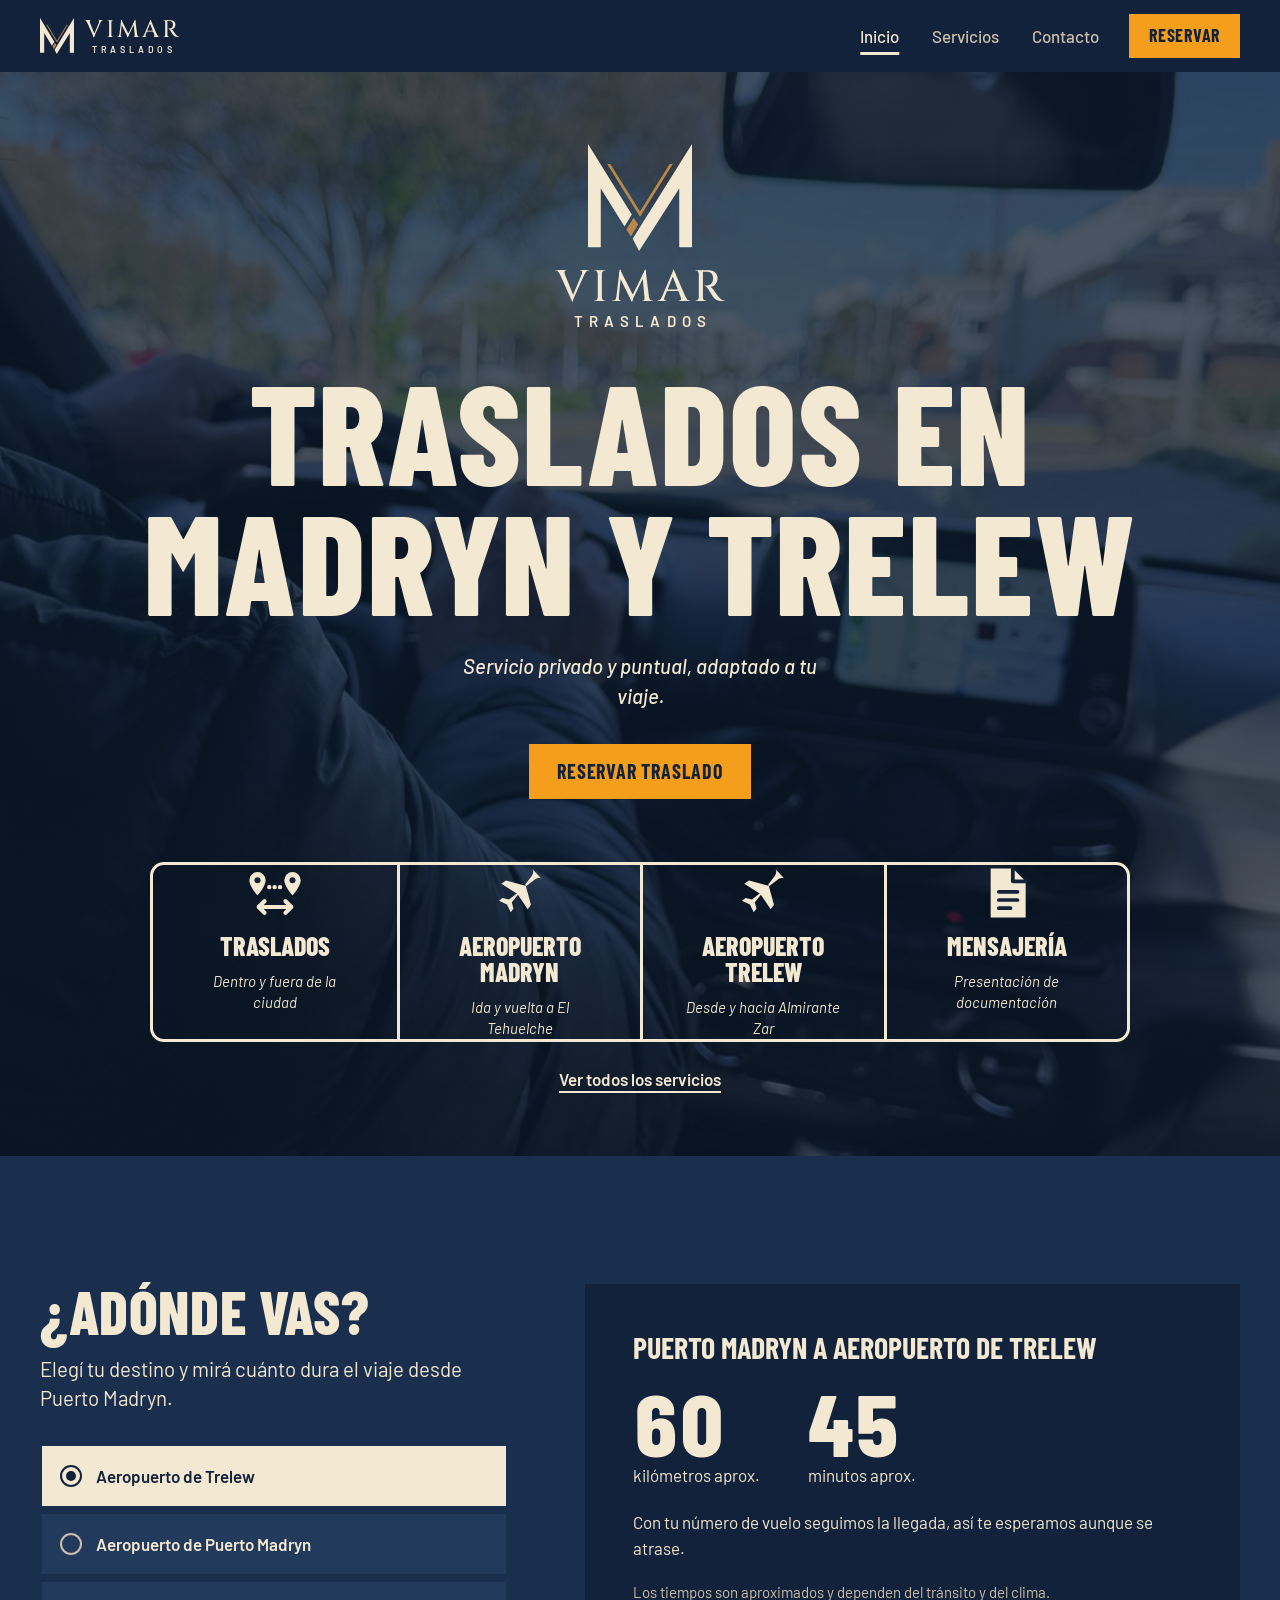
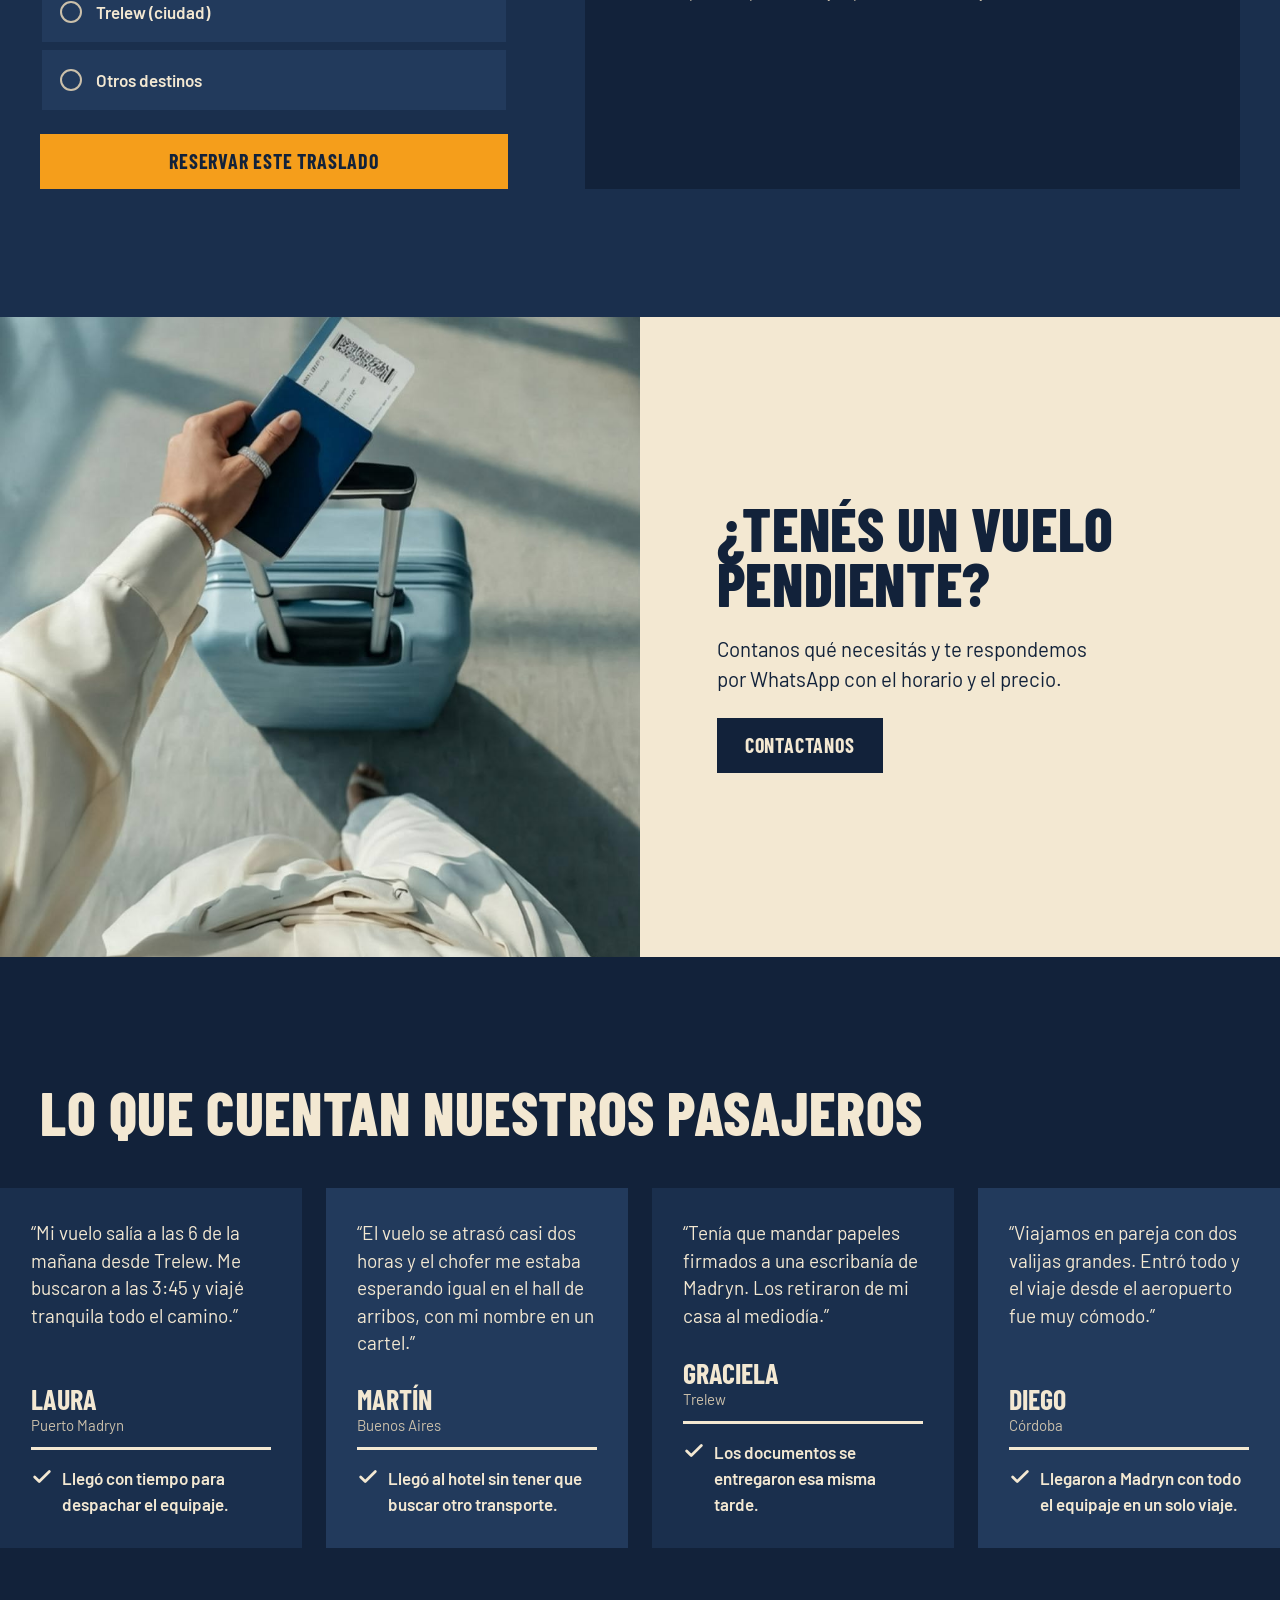
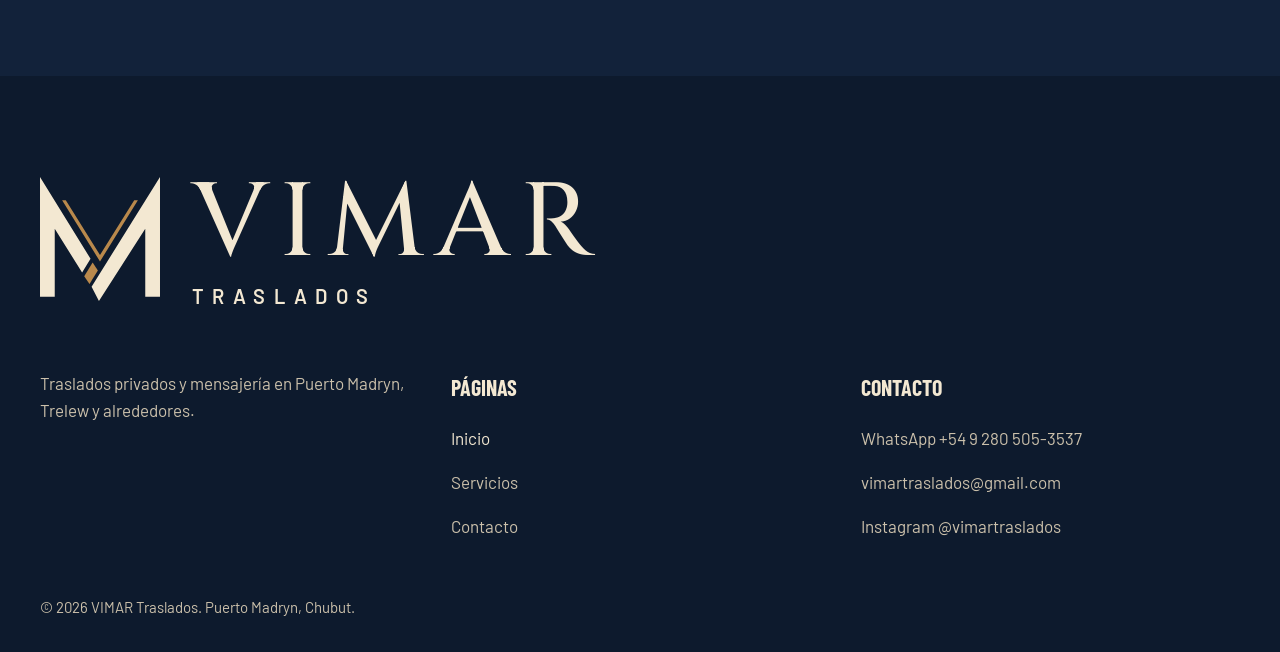
==== index.html @ ba62b7a9 "Primer commit: sitio web de VIMAR Traslados Sitio estático (HTML, CSS y JS) con tres páginas: Inicio" ====
<!doctype html>
<html lang="es-AR" class="no-js">
<head>
  <meta charset="utf-8">
  <meta name="viewport" content="width=device-width, initial-scale=1">
  <title>VIMAR Traslados | Traslados privados en Puerto Madryn y Trelew</title>
  <meta name="description" content="Traslados privados en Puerto Madryn y Trelew: aeropuertos, viajes dentro y fuera de la ciudad y mensajería de documentación. Reservá por WhatsApp.">
  <meta name="theme-color" content="#12223a">
  <link rel="icon" href="img/favicon.svg" type="image/svg+xml">
  <link rel="preconnect" href="https://fonts.googleapis.com">
  <link rel="preconnect" href="https://fonts.gstatic.com" crossorigin>
  <link href="https://fonts.googleapis.com/css2?family=Barlow+Condensed:wght@600;700;800&family=Barlow:ital,wght@0,400;0,500;0,600;1,500&family=Cinzel:wght@500&display=swap" rel="stylesheet">
  <link rel="stylesheet" href="css/styles.css">
  <script>document.documentElement.classList.remove("no-js")</script>
  <script src="js/main.js" defer></script>
</head>
<body>
  <a class="skip-link" href="#main">Saltar al contenido</a>

  <!-- ===== Menú compartido (idéntico en todas las páginas) ===== -->
  <header class="site-header">
    <div class="wrap">
      <a class="brand" href="index.html" aria-label="VIMAR Traslados, inicio">
        <img src="img/logo-mark.svg" alt="" width="34" height="35">
        <span class="logo-text"><span class="logo-word">VIMAR</span><span class="logo-sub">Traslados</span></span>
      </a>
      <button class="nav-toggle" type="button" aria-expanded="false" aria-controls="site-nav" aria-label="Abrir menú">
        <svg class="icon-open" viewBox="0 0 24 24" fill="none" stroke="currentColor" stroke-width="2.2" stroke-linecap="round" aria-hidden="true"><path d="M4 7h16M4 12h16M4 17h16"/></svg>
        <svg class="icon-close" viewBox="0 0 24 24" fill="none" stroke="currentColor" stroke-width="2.2" stroke-linecap="round" aria-hidden="true"><path d="M6 6l12 12M18 6 6 18"/></svg>
      </button>
      <nav id="site-nav" class="site-nav" aria-label="Principal">
        <ul role="list">
          <li><a href="index.html" aria-current="page">Inicio</a></li>
          <li><a href="servicios.html">Servicios</a></li>
          <li><a href="contacto.html">Contacto</a></li>
          <li><a class="btn btn--reserve" href="contacto.html">Reservar</a></li>
        </ul>
      </nav>
    </div>
  </header>

  <main id="main">
    <!-- Hero -->
    <section class="hero">
      <div class="hero__bg">
        <img src="img/visor.jpg" alt="" width="1240" height="1800" fetchpriority="high">
      </div>
      <div class="wrap hero__inner">
        <div>
          <h1>
            <span class="hero__logo" data-enter="1">
              <img src="img/logo-mark.svg" alt="" width="104" height="107">
              <span class="logo-text"><span class="logo-word">VIMAR</span><span class="logo-sub">Traslados</span></span>
            </span>
            <span class="display" data-enter="2">Traslados en Madryn y Trelew</span>
          </h1>
          <p class="lead" data-enter="3">Servicio privado y puntual, adaptado a tu viaje.</p>
          <div class="hero__actions" data-enter="3">
            <a class="btn btn--reserve" href="contacto.html">Reservar traslado</a>
          </div>
        </div>

        <div class="hero__services" data-enter="4">
          <h2 class="visually-hidden">Nuestros servicios</h2>
          <ul class="service-band" role="list">
            <li>
              <svg class="icon" viewBox="0 0 24 24" fill="none" stroke="currentColor" stroke-width="1.8" stroke-linecap="round" stroke-linejoin="round" aria-hidden="true"><path d="M4.5 3a3.5 3.5 0 0 1 3.5 3.5C8 9.2 4.5 13 4.5 13S1 9.2 1 6.5A3.5 3.5 0 0 1 4.5 3z" fill="currentColor" stroke="none"/><circle cx="4.5" cy="6.5" r="1.3" fill="#12223a" stroke="none"/><path d="M19.5 3A3.5 3.5 0 0 1 23 6.5c0 2.7-3.5 6.5-3.5 6.5S16 9.2 16 6.5A3.5 3.5 0 0 1 19.5 3z" fill="currentColor" stroke="none"/><circle cx="19.5" cy="6.5" r="1.3" fill="#12223a" stroke="none"/><path d="M9.5 9.5h5" stroke-dasharray="0.1 2.2"/><path d="M5 18h14M7.5 15.5 5 18l2.5 2.5M16.5 15.5 19 18l-2.5 2.5"/></svg>
              <h3>Traslados</h3>
              <p>Dentro y fuera de la ciudad</p>
            </li>
            <li>
              <svg class="icon" viewBox="0 0 24 24" fill="currentColor" aria-hidden="true"><path d="M21.5 4.2c-.6-.9-2.2-.7-3.4.2L14.7 7 6 4.6 4 6l6.6 4.2-3.3 2.6-2.8-.7L3 13.3l3.4 1.6 1.6 3.4 1.2-1.5-.7-2.8 2.6-3.3L15.3 17l1.4-2-2.4-8.7 2.6-3.4c.9-1.2 1.1-2.8.2-3.4z" transform="translate(0 2)"/></svg>
              <h3>Aeropuerto Madryn</h3>
              <p>Ida y vuelta a El Tehuelche</p>
            </li>
            <li>
              <svg class="icon" viewBox="0 0 24 24" fill="currentColor" aria-hidden="true"><path d="M21.5 4.2c-.6-.9-2.2-.7-3.4.2L14.7 7 6 4.6 4 6l6.6 4.2-3.3 2.6-2.8-.7L3 13.3l3.4 1.6 1.6 3.4 1.2-1.5-.7-2.8 2.6-3.3L15.3 17l1.4-2-2.4-8.7 2.6-3.4c.9-1.2 1.1-2.8.2-3.4z" transform="translate(0 2)"/></svg>
              <h3>Aeropuerto Trelew</h3>
              <p>Desde y hacia Almirante Zar</p>
            </li>
            <li>
              <svg class="icon" viewBox="0 0 24 24" aria-hidden="true"><path fill="currentColor" d="M5 1.5h9.5L20 7v15.5H5z"/><path fill="none" stroke="#12223a" stroke-width="1.6" stroke-linejoin="round" stroke-linecap="round" d="M14.5 1.5V7H20M8.5 11.5h8M8.5 15h8M8.5 18.5h5"/></svg>
              <h3>Mensajería</h3>
              <p>Presentación de documentación</p>
            </li>
          </ul>
          <a class="text-link" href="servicios.html">Ver todos los servicios</a>
        </div>
      </div>
    </section>

    <!-- Elemento interactivo: ¿Adónde vas? -->
    <section class="section section--surface" aria-labelledby="planner-title">
      <div class="wrap planner" data-planner>
        <div class="planner__intro">
          <h2 class="h2" id="planner-title">¿Adónde vas?</h2>
          <p class="lead section__lead">Elegí tu destino y mirá cuánto dura el viaje desde Puerto Madryn.</p>

          <fieldset class="planner__options">
            <legend class="visually-hidden">Destino</legend>
            <label class="planner__option">
              <input type="radio" name="destino" checked
                data-route="Puerto Madryn a Aeropuerto de Trelew"
                data-km="60" data-min="45"
                data-note="Con tu número de vuelo seguimos la llegada, así te esperamos aunque se atrase."
                data-service="aeropuerto-trelew">
              <span>Aeropuerto de Trelew</span>
            </label>
            <label class="planner__option">
              <input type="radio" name="destino"
                data-route="Centro de Madryn a Aeropuerto El Tehuelche"
                data-km="10" data-min="20"
                data-note="Te buscamos en tu casa u hotel con tiempo para el check-in."
                data-service="aeropuerto-madryn">
              <span>Aeropuerto de Puerto Madryn</span>
            </label>
            <label class="planner__option">
              <input type="radio" name="destino"
                data-route="Puerto Madryn a Trelew"
                data-km="65" data-min="50"
                data-note="Ideal para trámites, consultas médicas o visitas en el día."
                data-service="otros">
              <span>Trelew (ciudad)</span>
            </label>
            <!-- Sin data-km / data-min: el panel muestra "A cotizar" en lugar de las cifras -->
            <label class="planner__option">
              <input type="radio" name="destino"
                data-route="Otros destinos"
                data-km="" data-min=""
                data-note="Viajes a otras localidades: contanos el recorrido y te pasamos el precio y el tiempo de viaje."
                data-service="otros">
              <span>Otros destinos</span>
            </label>
          </fieldset>

          <!-- Sin JavaScript se muestra esta lista en lugar del selector -->
          <ul class="planner__fallback" role="list">
            <li>Aeropuerto de Trelew: unos 60 km, 45 minutos.</li>
            <li>Aeropuerto de Puerto Madryn: unos 10 km, 20 minutos.</li>
            <li>Trelew (ciudad): unos 65 km, 50 minutos.</li>
            <li>Otros destinos: a cotizar según el recorrido.</li>
          </ul>
        </div>

        <div class="planner__result" aria-live="polite">
          <p class="planner__route" data-route>Puerto Madryn a Aeropuerto de Trelew</p>
          <div class="planner__figures" data-figures>
            <div><strong data-km>60</strong><span>kilómetros aprox.</span></div>
            <div><strong data-min>45</strong><span>minutos aprox.</span></div>
          </div>
          <p class="planner__quote" data-quote hidden>A cotizar</p>
          <p data-note>Con tu número de vuelo seguimos la llegada, así te esperamos aunque se atrase.</p>
          <p class="planner__note">Los tiempos son aproximados y dependen del tránsito y del clima.</p>
        </div>

        <div class="planner__cta">
          <a class="btn btn--reserve" href="contacto.html?servicio=aeropuerto-trelew" data-cta>Reservar este traslado</a>
        </div>
      </div>
    </section>

    <!-- Cierre -->
    <section class="closing" aria-labelledby="closing-title">
      <div class="closing__media">
        <img src="img/carry-on.jpg" alt="Pasajera con pasaporte, pasaje y valija lista para viajar" width="1027" height="1280" loading="lazy">
      </div>
      <div class="closing__body">
        <h2 class="h2" id="closing-title">¿Tenés un vuelo pendiente?</h2>
        <p class="lead">Contanos qué necesitás y te respondemos por WhatsApp con el horario y el precio.</p>
        <a class="btn" href="contacto.html">Contactanos</a>
      </div>
    </section>

    <!-- Testimonios
      CONTENIDO DE EJEMPLO: estos testimonios son inventados para mostrar el diseño.
      Reemplazarlos por reseñas reales de clientes (con su permiso) antes de publicar el sitio.
      La franja se mueve sola (js/main.js duplica las tarjetas para que el recorrido no tenga corte).
    -->
    <section class="section" id="testimonios" aria-labelledby="testimonios-title">
      <div class="wrap section__head testimonials-head">
        <h2 class="h2" id="testimonios-title">Lo que cuentan nuestros pasajeros</h2>
      </div>
      <div class="marquee" data-marquee>
        <ul class="marquee__track" id="testimonios-lista" role="list">
              <li>
                <figure class="testimonial">
                  <blockquote>Mi vuelo salía a las 6 de la mañana desde Trelew. Me buscaron a las 3:45 y viajé tranquila todo el camino.</blockquote>
                  <figcaption>
                    <cite>Laura<span>Puerto Madryn</span></cite>
                    <p class="result"><svg viewBox="0 0 24 24" fill="none" stroke="currentColor" stroke-width="3" stroke-linecap="round" stroke-linejoin="round" aria-hidden="true"><path d="M20 6 9 17l-5-5"/></svg>Llegó con tiempo para despachar el equipaje.</p>
                  </figcaption>
                </figure>
              </li>
              <li>
                <figure class="testimonial">
                  <blockquote>El vuelo se atrasó casi dos horas y el chofer me estaba esperando igual en el hall de arribos, con mi nombre en un cartel.</blockquote>
                  <figcaption>
                    <cite>Martín<span>Buenos Aires</span></cite>
                    <p class="result"><svg viewBox="0 0 24 24" fill="none" stroke="currentColor" stroke-width="3" stroke-linecap="round" stroke-linejoin="round" aria-hidden="true"><path d="M20 6 9 17l-5-5"/></svg>Llegó al hotel sin tener que buscar otro transporte.</p>
                  </figcaption>
                </figure>
              </li>
              <li>
                <figure class="testimonial">
                  <blockquote>Tenía que mandar papeles firmados a una escribanía de Madryn. Los retiraron de mi casa al mediodía.</blockquote>
                  <figcaption>
                    <cite>Graciela<span>Trelew</span></cite>
                    <p class="result"><svg viewBox="0 0 24 24" fill="none" stroke="currentColor" stroke-width="3" stroke-linecap="round" stroke-linejoin="round" aria-hidden="true"><path d="M20 6 9 17l-5-5"/></svg>Los documentos se entregaron esa misma tarde.</p>
                  </figcaption>
                </figure>
              </li>
              <li>
                <figure class="testimonial">
                  <blockquote>Viajamos en pareja con dos valijas grandes. Entró todo y el viaje desde el aeropuerto fue muy cómodo.</blockquote>
                  <figcaption>
                    <cite>Diego<span>Córdoba</span></cite>
                    <p class="result"><svg viewBox="0 0 24 24" fill="none" stroke="currentColor" stroke-width="3" stroke-linecap="round" stroke-linejoin="round" aria-hidden="true"><path d="M20 6 9 17l-5-5"/></svg>Llegaron a Madryn con todo el equipaje en un solo viaje.</p>
                  </figcaption>
                </figure>
              </li>
              <li>
                <figure class="testimonial">
                  <blockquote>Mi mamá tenía un turno médico en Trelew y yo no podía acompañarla. La buscaron por casa y me avisaron cuando llegó.</blockquote>
                  <figcaption>
                    <cite>Rosa<span>Puerto Madryn</span></cite>
                    <p class="result"><svg viewBox="0 0 24 24" fill="none" stroke="currentColor" stroke-width="3" stroke-linecap="round" stroke-linejoin="round" aria-hidden="true"><path d="M20 6 9 17l-5-5"/></svg>Llegó a horario a su turno, sin depender del colectivo.</p>
                  </figcaption>
                </figure>
              </li>
              <li>
                <figure class="testimonial">
                  <blockquote>Reservé por WhatsApp antes de salir de Rosario y en pocos minutos ya tenía confirmado el horario y el precio.</blockquote>
                  <figcaption>
                    <cite>Pablo<span>Rosario</span></cite>
                    <p class="result"><svg viewBox="0 0 24 24" fill="none" stroke="currentColor" stroke-width="3" stroke-linecap="round" stroke-linejoin="round" aria-hidden="true"><path d="M20 6 9 17l-5-5"/></svg>Tuvo el traslado resuelto antes de subir al avión.</p>
                  </figcaption>
                </figure>
              </li>
        </ul>
      </div>
    </section>
  </main>

  <!-- ===== Footer compartido (idéntico en todas las páginas) ===== -->
  <footer class="site-footer">
    <div class="wrap">
      <p class="footer__logo">
        <img src="img/logo-mark.svg" alt="" width="120" height="124">
        <span class="logo-text"><span class="logo-word">VIMAR</span><span class="logo-sub">Traslados</span></span>
      </p>
      <div class="footer__grid">
        <p class="soft">Traslados privados y mensajería en Puerto Madryn, Trelew y alrededores.</p>
        <nav aria-label="Pie de página">
          <h2>Páginas</h2>
          <ul role="list">
            <li><a href="index.html" aria-current="page">Inicio</a></li>
            <li><a href="servicios.html">Servicios</a></li>
            <li><a href="contacto.html">Contacto</a></li>
          </ul>
        </nav>
        <div>
          <h2>Contacto</h2>
          <!-- Teléfono y email reales. Instagram (@vimartraslados) todavía es de ejemplo: confirmar -->
          <ul role="list">
            <li><a href="https://wa.me/5492805053537">WhatsApp +54 9 280 505-3537</a></li>
            <li><a href="mailto:vimartraslados@gmail.com">vimartraslados@gmail.com</a></li>
            <li><a href="https://www.instagram.com/vimartraslados/">Instagram @vimartraslados</a></li>
          </ul>
        </div>
      </div>
      <p class="footer__legal">© 2026 VIMAR Traslados. Puerto Madryn, Chubut.</p>
    </div>
  </footer>
</body>
</html>
---- css/styles.css ----
/* ==========================================================================
   VIMAR Traslados — estilos compartidos
   Estética inspirada en flyer de referencia: azul noche, naranja, condensada.
   ========================================================================== */

:root {
  /* Color */
  --navy: #12223a;          /* fondo */
  --navy-deep: #0d1a2d;     /* footer / escalón oscuro */
  --surface: #1a2f4d;       /* escalón de tono */
  --surface-2: #223a5c;
  --ink: #f3e8d2;           /* texto: crema del logo */
  --ink-soft: #cbc0ab;      /* texto secundario */
  --bone: #f3e8d2;          /* crema: acentos, íconos y campos de color */
  --bone-press: #e4d6bb;
  --on-bone: #12223a;
  --gold: #b9894c;          /* dorado del logo */
  --logo-cream: #f3e8d2;    /* crema más visible, solo para el logo (también en img/logo-mark.svg y favicon.svg) */
  --orange: #f59e1b;        /* SOLO botones de reserva */
  --orange-press: #e08a08;
  --on-orange: #12223a;
  --error: #ffb4a8;
  --scrim: rgba(13, 26, 45, 0.74);

  /* Tipografía */
  --font-display: "Barlow Condensed", "Arial Narrow", sans-serif;
  --font-text: "Barlow", system-ui, sans-serif;
  --step-display: clamp(3.5rem, 11vw, 9rem);
  --step-h2: clamp(2.25rem, 5vw, 3.75rem);
  --step-h3: clamp(1.5rem, 2.4vw, 1.875rem);
  --step-lead: clamp(1.125rem, 1.6vw, 1.375rem);
  --step-body: 1.0625rem;
  --step-small: 0.9375rem;

  /* Espacio */
  --gutter: clamp(1rem, 4vw, 2.5rem);
  --max: 1200px;
  --section: clamp(4.5rem, 10vw, 8rem);
  --radius: 14px;

  --ease: cubic-bezier(0.2, 0.7, 0.2, 1);
}

/* Reset mínimo ------------------------------------------------------------ */
*, *::before, *::after { box-sizing: border-box; }
html { -webkit-text-size-adjust: 100%; scroll-behavior: smooth; }
body {
  margin: 0;
  background: var(--navy);
  color: var(--ink);
  font-family: var(--font-text);
  font-size: var(--step-body);
  line-height: 1.55;
  -webkit-font-smoothing: antialiased;
}
img, svg { display: block; max-width: 100%; }
img { height: auto; }
h1, h2, h3, p, ul, ol, blockquote, figure { margin: 0; }
ul[role="list"], ol[role="list"] { list-style: none; padding: 0; }
a { color: inherit; }
button, input, select, textarea { font: inherit; color: inherit; }

:focus-visible {
  outline: 3px solid var(--bone);
  outline-offset: 3px;
}
::selection { background: var(--bone); color: var(--on-bone); }

.skip-link {
  position: absolute;
  left: var(--gutter);
  top: -100px;
  z-index: 100;
  padding: 0.75rem 1rem;
  background: var(--bone);
  color: var(--on-bone);
  font-weight: 600;
  text-decoration: none;
}
.skip-link:focus { top: 0.75rem; }

.wrap {
  width: 100%;
  max-width: calc(var(--max) + 2 * var(--gutter));
  margin-inline: auto;
  padding-inline: var(--gutter);
}

.visually-hidden {
  position: absolute !important;
  width: 1px; height: 1px;
  overflow: hidden;
  clip: rect(0 0 0 0);
  white-space: nowrap;
}

/* Tipografía ------------------------------------------------------------- */
.display,
.h2,
.h3 {
  font-family: var(--font-display);
  font-weight: 800;
  text-transform: uppercase;
  line-height: 0.92;
  letter-spacing: 0.01em;
  text-wrap: balance;
}
.display { font-size: var(--step-display); }
.h2 { font-size: var(--step-h2); }
.h3 { font-size: var(--step-h3); font-weight: 700; line-height: 1; }

.lead {
  font-size: var(--step-lead);
  line-height: 1.45;
  max-width: 36ch;
}
.prose { max-width: 62ch; }
.prose > * + * { margin-top: 1rem; }
.soft { color: var(--ink-soft); }

/* Botones y links -------------------------------------------------------- */
.btn {
  display: inline-flex;
  align-items: center;
  justify-content: center;
  gap: 0.6rem;
  min-height: 52px;
  padding: 0.75rem 1.75rem;
  border: 0;
  border-radius: 0;
  background: var(--bone);
  color: var(--on-bone);
  font-family: var(--font-display);
  font-size: 1.25rem;
  font-weight: 700;
  text-transform: uppercase;
  letter-spacing: 0.04em;
  text-decoration: none;
  cursor: pointer;
  touch-action: manipulation;
  transition: background-color 0.18s var(--ease), transform 0.12s var(--ease);
}
.btn:hover { background: #faf4e8; }
.btn:active { background: var(--bone-press); transform: scale(0.98); }
.btn svg { width: 1.3em; height: 1.3em; }

.btn--ghost {
  background: transparent;
  color: var(--ink);
  box-shadow: inset 0 0 0 2px var(--ink);
}
.btn--ghost:hover { background: var(--ink); color: var(--navy); }

.text-link {
  display: inline-flex;
  align-items: center;
  min-height: 44px;
  color: var(--bone);
  font-weight: 600;
  text-decoration: underline;
  text-decoration-thickness: 2px;
  text-underline-offset: 0.3em;
  transition: color 0.18s var(--ease);
}
.text-link:hover { color: var(--gold); }

/* Encabezado / navegación ------------------------------------------------ */
.site-header {
  position: sticky;
  top: 0;
  z-index: 50;
  background: var(--navy);
}
.site-header .wrap {
  display: flex;
  align-items: center;
  justify-content: space-between;
  gap: 1.5rem;
  min-height: 72px;
}

.brand {
  display: inline-flex;
  align-items: center;
  gap: 0.5rem;
  min-height: 44px;
  text-decoration: none;
  font-family: var(--font-display);
  font-weight: 800;
  font-size: 1.75rem;
  letter-spacing: 0.04em;
  line-height: 1;
}
.brand { gap: 0.7rem; font-family: inherit; }
.brand img { width: 34px; height: auto; }

/* Logotipo (marca M + "VIMAR" en serif + "TRASLADOS" espaciado, como el logo original) */
.logo-text { display: inline-grid; justify-items: center; line-height: 1; color: var(--logo-cream); }
.logo-word {
  font-family: "Cinzel", Georgia, serif;
  font-weight: 500;
  font-size: 1.5rem;
  letter-spacing: 0.1em;
  margin-right: -0.1em;
}
.logo-sub {
  font-family: var(--font-text);
  font-weight: 600;
  font-size: 0.5625rem;
  letter-spacing: 0.42em;
  margin-right: -0.42em;
  text-transform: uppercase;
  margin-top: 0.3em;
}

.nav-toggle {
  display: none;
  align-items: center;
  justify-content: center;
  width: 48px;
  height: 48px;
  padding: 0;
  border: 0;
  background: transparent;
  cursor: pointer;
}
.nav-toggle svg { width: 28px; height: 28px; }
.nav-toggle .icon-close { display: none; }
.nav-toggle[aria-expanded="true"] .icon-open { display: none; }
.nav-toggle[aria-expanded="true"] .icon-close { display: block; }

.site-nav ul {
  display: flex;
  align-items: center;
  gap: 0.25rem;
}
.site-nav a:not(.btn) {
  display: inline-flex;
  align-items: center;
  min-height: 44px;
  padding: 0 0.9rem;
  font-weight: 500;
  text-decoration: none;
  color: var(--ink-soft);
  transition: color 0.18s var(--ease);
}
.site-nav a:not(.btn):hover { color: var(--ink); }
.site-nav a[aria-current="page"] {
  color: var(--ink);
  text-decoration: underline;
  text-decoration-color: var(--bone);
  text-decoration-thickness: 3px;
  text-underline-offset: 0.55em;
}
.site-nav .btn { min-height: 44px; padding: 0.5rem 1.25rem; font-size: 1.125rem; margin-left: 0.75rem; }

@media (max-width: 860px) {
  .nav-toggle { display: inline-flex; }
  .site-nav {
    display: none;
    position: absolute;
    inset: 100% 0 auto 0;
    background: var(--navy);
    padding: 0.5rem var(--gutter) 1.5rem;
    border-bottom: 4px solid var(--bone);
  }
  .site-nav.is-open { display: block; }
  .site-nav ul { flex-direction: column; align-items: stretch; gap: 0; }
  .site-nav a:not(.btn) {
    min-height: 56px;
    padding: 0;
    font-family: var(--font-display);
    font-size: 1.75rem;
    font-weight: 700;
    text-transform: uppercase;
  }
  .site-nav .btn { margin: 1rem 0 0; width: 100%; min-height: 52px; }
}

/* Íconos de servicio (naranja, como el flyer) ---------------------------- */
.icon {
  width: 56px;
  height: 56px;
  color: var(--bone);
  flex: none;
}

/* Panel de 4 servicios (franja del flyer) -------------------------------- */
.service-band {
  display: grid;
  grid-template-columns: repeat(4, 1fr);
  border: 3px solid var(--ink);
  border-radius: var(--radius);
  padding: 2rem 0;
}
.service-band li {
  display: flex;
  flex-direction: column;
  align-items: center;
  text-align: center;
  gap: 0.75rem;
  padding: 0 1.25rem;
}
.service-band li + li { border-left: 3px solid var(--ink); }
.service-band h3 {
  font-family: var(--font-display);
  font-weight: 800;
  font-size: 1.625rem;
  line-height: 1;
  text-transform: uppercase;
}
.service-band p {
  font-style: italic;
  font-size: var(--step-small);
  line-height: 1.4;
  max-width: 20ch;
}

@media (max-width: 860px) {
  .service-band { grid-template-columns: repeat(2, 1fr); padding: 0; }
  .service-band li { padding: 1.5rem 1rem; }
  .service-band li + li { border-left: 0; }
  .service-band li:nth-child(even) { border-left: 3px solid var(--ink); }
  .service-band li:nth-child(n + 3) { border-top: 3px solid var(--ink); }
  .service-band .icon { width: 44px; height: 44px; }
  .service-band h3 { font-size: 1.375rem; }
}

/* Hero de la home -------------------------------------------------------- */
.hero {
  position: relative;
  isolation: isolate;
  min-height: min(calc(100svh - 72px), 980px);
  display: flex;
  align-items: flex-end;
  padding-block: clamp(3rem, 8vh, 6rem) clamp(2rem, 6vh, 4rem);
  overflow: hidden;
}
.hero__bg {
  position: absolute;
  inset: 0;
  z-index: -1;
}
.hero__bg img {
  width: 100%;
  height: 100%;
  object-fit: cover;
  object-position: 30% 40%;
}
.hero__bg::after {
  content: "";
  position: absolute;
  inset: 0;
  background: var(--scrim);
}
.hero__inner {
  display: grid;
  gap: clamp(2.5rem, 7vh, 4.5rem);
  text-align: center;
  justify-items: center;
}
.hero h1 .display { display: block; }
.hero__logo {
  display: grid;
  justify-items: center;
  gap: 0.9rem;
  margin-bottom: clamp(1.5rem, 4vh, 2.5rem);
}
.hero__logo img { width: clamp(72px, 9vw, 104px); height: auto; }
.hero__logo .logo-word { font-size: clamp(2rem, 4vw, 2.75rem); }
.hero__logo .logo-sub { font-size: clamp(0.75rem, 1.2vw, 0.9375rem); }
.hero .lead {
  margin: 1.75rem auto 0;
  font-style: italic;
  font-weight: 500;
  max-width: 34ch;
}
.hero__actions {
  display: flex;
  flex-wrap: wrap;
  justify-content: center;
  gap: 1rem;
  margin-top: 2rem;
}
.hero__services { width: 100%; display: grid; justify-items: center; gap: 1rem; }
.hero .service-band { width: 100%; max-width: 980px; }

/* Entrada orquestada del hero; después la foto queda en un movimiento lento continuo */
@media (prefers-reduced-motion: no-preference) {
  .hero__bg img {
    animation:
      hero-zoom 1.6s var(--ease) both,
      hero-drift 26s ease-in-out 1.6s infinite alternate;
  }
  .hero [data-enter] { animation: rise 0.7s var(--ease) both; }
  .hero [data-enter="2"] { animation-delay: 0.12s; }
  .hero [data-enter="3"] { animation-delay: 0.24s; }
  .hero [data-enter="4"] { animation-delay: 0.4s; }
  /* Los 4 servicios del hero entran de a uno */
  .hero .service-band li { animation: rise 0.6s var(--ease) both; }
  .hero .service-band li:nth-child(1) { animation-delay: 0.55s; }
  .hero .service-band li:nth-child(2) { animation-delay: 0.63s; }
  .hero .service-band li:nth-child(3) { animation-delay: 0.71s; }
  .hero .service-band li:nth-child(4) { animation-delay: 0.79s; }
}
@keyframes hero-zoom { from { transform: scale(1.08); } to { transform: scale(1); } }
@keyframes hero-drift { from { transform: scale(1); } to { transform: scale(1.07) translate(-1.5%, -1%); } }
@keyframes rise { from { opacity: 0; transform: translateY(24px); } to { opacity: 1; transform: none; } }

/* Cabecera de páginas internas ------------------------------------------- */
.page-head {
  position: relative;
  isolation: isolate;
  padding-block: clamp(4rem, 12vw, 8rem) clamp(3rem, 7vw, 5rem);
  overflow: hidden;
}
.page-head__bg { position: absolute; inset: 0; z-index: -1; }
.page-head__bg img { width: 100%; height: 100%; object-fit: cover; }
.page-head__bg::after { content: ""; position: absolute; inset: 0; background: rgba(13, 26, 45, 0.8); }
.page-head .display { font-size: clamp(3.5rem, 10vw, 7.5rem); }
.page-head .lead { margin-top: 1.25rem; font-style: italic; font-weight: 500; }
.page-head--plain { background: var(--surface); }

/* Secciones -------------------------------------------------------------- */
.section { padding-block: var(--section); }
.section--surface { background: var(--surface); }
.section--deep { background: var(--navy-deep); }
.section__head { margin-bottom: clamp(2rem, 4vw, 3rem); }
.section__head .lead,
.section__lead { margin-top: 1rem; }

/* Home: ¿Adónde vas? ----------------------------------------------------- */
.planner {
  display: grid;
  grid-template-columns: minmax(0, 5fr) minmax(0, 7fr);
  grid-template-areas:
    "intro result"
    "cta   result";
  grid-template-rows: auto 1fr;
  column-gap: clamp(2rem, 6vw, 5rem);
  row-gap: 1.5rem;
  align-items: start;
}
.planner__intro { grid-area: intro; }
.planner__result { grid-area: result; }
.planner__cta { grid-area: cta; }
.planner__cta .btn { width: 100%; }
.planner__options {
  display: grid;
  gap: 0.5rem;
  margin-top: 2rem;
  border: 0;
  padding: 0;
}
.planner__options legend { font-weight: 600; margin-bottom: 0.75rem; }
.planner__option {
  position: relative;
  display: flex;
  align-items: center;
  gap: 0.9rem;
  min-height: 60px;
  padding: 0.75rem 1.1rem;
  background: var(--surface-2);
  cursor: pointer;
  transition: background-color 0.18s var(--ease);
}
.planner__option:hover { background: #2a4670; }
.planner__option input {
  appearance: none;
  flex: none;
  width: 22px;
  height: 22px;
  margin: 0;
  border: 2px solid var(--ink-soft);
  border-radius: 50%;
  display: grid;
  place-content: center;
}
.planner__option input::before {
  content: "";
  width: 10px;
  height: 10px;
  border-radius: 50%;
  background: var(--on-bone);
  transform: scale(0);
  transition: transform 0.15s var(--ease);
}
.planner__option input:checked { border-color: var(--on-bone); }
.planner__option input:checked::before { transform: scale(1); }
.planner__option:has(input:checked) { background: var(--bone); color: var(--on-bone); }
.planner__option:has(input:focus-visible) { outline: 3px solid var(--ink); outline-offset: 2px; }
.planner__option span { font-weight: 600; font-size: 1.0625rem; }

.planner__result {
  background: var(--navy);
  padding: clamp(1.75rem, 4vw, 3rem);
  min-height: 100%;
  display: flex;
  flex-direction: column;
  gap: 1.25rem;
}
.planner__route {
  font-family: var(--font-display);
  font-weight: 700;
  text-transform: uppercase;
  font-size: var(--step-h3);
  line-height: 1.05;
}
.planner__figures {
  display: flex;
  flex-wrap: wrap;
  gap: 1.5rem 3rem;
}
.planner__figures div { display: grid; }
.planner__figures strong {
  font-family: var(--font-display);
  font-weight: 800;
  font-size: clamp(3.5rem, 8vw, 5.5rem);
  line-height: 0.9;
  color: var(--bone);
  font-variant-numeric: tabular-nums;
}
.planner__quote {
  font-family: var(--font-display);
  font-weight: 800;
  text-transform: uppercase;
  font-size: clamp(3rem, 7vw, 4.75rem);
  line-height: 0.9;
}
.planner__quote[hidden], .planner__figures[hidden] { display: none; }
.planner__note { font-size: var(--step-small); color: var(--ink-soft); }

/* Lista sin JS: se muestran todas las rutas como texto */
.no-js .planner__options, .no-js .planner__result { display: none; }
.no-js .planner__cta .btn { width: auto; }
.planner__fallback { display: none; }
.no-js .planner__fallback { display: block; margin-top: 1.5rem; }
.planner__fallback li { padding: 0.5rem 0; }

@media (max-width: 860px) {
  .planner {
    grid-template-columns: 1fr;
    grid-template-areas: "intro" "result" "cta";
    grid-template-rows: auto;
  }
}

/* Home: cierre con foto -------------------------------------------------- */
.closing {
  display: grid;
  grid-template-columns: minmax(0, 1fr) minmax(0, 1fr);
  align-items: stretch;
  background: var(--bone);
  color: var(--on-bone);
}
.closing__media img {
  width: 100%;
  height: 100%;
  max-height: 640px;
  object-fit: cover;
}
.closing__body {
  padding: clamp(2.5rem, 7vw, 6rem) clamp(1.5rem, 6vw, 5rem);
  display: flex;
  flex-direction: column;
  justify-content: center;
  gap: 1.5rem;
}
.closing .btn { background: var(--navy); color: var(--ink); align-self: flex-start; }
.closing .btn:hover { background: var(--surface); }
.closing .lead { max-width: 32ch; }

@media (max-width: 760px) {
  .closing { grid-template-columns: 1fr; }
  .closing__media img { aspect-ratio: 4 / 3; max-height: none; }
}

/* Servicios -------------------------------------------------------------- */
.service {
  display: grid;
  grid-template-columns: minmax(0, 1fr) minmax(0, 1fr);
  gap: clamp(2rem, 6vw, 5rem);
  align-items: center;
}
.service--flip .service__media { order: 2; }
.service__media img {
  width: 100%;
  aspect-ratio: 4 / 3;
  object-fit: cover;
}
/* Fotos verticales recortadas a 4:3: se baja el foco para que se vea lo importante */
.service__media img.img-focus-low { object-position: 50% 62%; }
.page-head__bg img.img-focus-road { object-position: 50% 50%; }
.service__tile {
  aspect-ratio: 4 / 3;
  display: grid;
  place-items: center;
  background: var(--navy);
}
.section--deep .service__tile { background: var(--surface); }
.service__tile .icon { width: clamp(96px, 16vw, 168px); height: auto; aspect-ratio: 1; }
.service__body { display: grid; gap: 1.25rem; justify-items: start; }
.service__body .h2 { max-width: 14ch; }
.checklist { display: grid; gap: 0.6rem; }
.checklist li { display: flex; gap: 0.7rem; align-items: flex-start; }
.checklist svg { flex: none; width: 22px; height: 22px; margin-top: 0.15rem; color: var(--bone); }

@media (max-width: 760px) {
  .service { grid-template-columns: 1fr; }
  .service--flip .service__media { order: 0; }
  .service__tile { aspect-ratio: 16 / 7; }
  .service__tile .icon { width: 88px; }
}

.quote-band {
  background: var(--bone);
  color: var(--on-bone);
}
.quote-band .wrap {
  display: flex;
  flex-wrap: wrap;
  align-items: center;
  justify-content: space-between;
  gap: 2rem;
}
.quote-band .btn { background: var(--navy); color: var(--ink); }
.quote-band .btn:hover { background: var(--surface); }
.quote-band p { max-width: 52ch; margin-top: 1rem; font-size: var(--step-lead); line-height: 1.45; }

/* Testimonios (franja que avanza de derecha a izquierda, al final de Inicio) */
/* Cuántas tarjetas entran a lo ancho de la pantalla: 4 en escritorio */
.marquee {
  --cards: 1.15;
  --card-gap: 1.5rem;
}
@media (min-width: 600px) { .marquee { --cards: 2; } }
@media (min-width: 900px) { .marquee { --cards: 3; } }
@media (min-width: 1100px) { .marquee { --cards: 4; } }

/* Sin animación (sin JS o con "reducir movimiento"): fila que se desliza a mano */
.marquee {
  overflow-x: auto;
  scroll-snap-type: x mandatory;
  scrollbar-color: var(--surface-2) transparent;
}
.marquee__track { display: flex; width: max-content; padding-bottom: 0.5rem; }
.marquee__track > li {
  display: flex;
  flex: none;
  width: calc((100vw - var(--card-gap) * (var(--cards) - 1)) / var(--cards));
  margin-right: var(--card-gap); /* margen y no gap: así el -50% del recorrido cierra exacto */
  scroll-snap-align: start;
}
.marquee__track > li:nth-child(even) .testimonial { background: var(--surface-2); }

/* Con animación: js/main.js duplica las tarjetas y agrega .is-running */
.marquee.is-running { overflow: hidden; }
.marquee.is-running .marquee__track {
  animation: marquee var(--marquee-duration, 60s) linear infinite;
}
.marquee.is-running:hover .marquee__track,
.marquee.is-running:focus-within .marquee__track { animation-play-state: paused; }
@keyframes marquee { to { transform: translateX(-50%); } }

.testimonial {
  flex: 1;
  display: flex;
  flex-direction: column;
  gap: 1.5rem;
  min-height: 360px;
  padding: clamp(1.75rem, 2.4vw, 2.5rem);
  background: var(--surface);
}
.testimonial blockquote {
  font-size: clamp(1.1875rem, 1.35vw, 1.375rem);
  line-height: 1.45;
}
.testimonial blockquote::before { content: "“"; }
.testimonial blockquote::after { content: "”"; }
.testimonial figcaption { margin-top: auto; display: grid; gap: 0.9rem; }
.testimonial cite {
  font-style: normal;
  font-family: var(--font-display);
  font-weight: 700;
  font-size: 1.75rem;
  text-transform: uppercase;
  line-height: 1;
}
.testimonial cite span {
  display: block;
  margin-top: 0.3rem;
  font-family: var(--font-text);
  font-weight: 400;
  font-size: var(--step-small);
  text-transform: none;
  color: var(--ink-soft);
}
.testimonial .result {
  display: flex;
  gap: 0.6rem;
  align-items: flex-start;
  padding-top: 0.9rem;
  border-top: 3px solid var(--bone);
  font-weight: 600;
}
.testimonial .result svg { flex: none; width: 22px; height: 22px; color: var(--bone); margin-top: 0.1rem; }

/* Contacto --------------------------------------------------------------- */
.contact {
  display: grid;
  grid-template-columns: minmax(0, 7fr) minmax(0, 4fr);
  gap: clamp(2rem, 5vw, 4.5rem);
  align-items: start;
}
.form { display: grid; gap: 1.5rem; }
.field { display: grid; gap: 0.45rem; }
.field label { font-weight: 600; }
.field .hint { font-size: var(--step-small); color: var(--ink-soft); }
.field .req { color: var(--bone); }
.field input,
.field select,
.field textarea {
  width: 100%;
  min-height: 52px;
  padding: 0.75rem 1rem;
  background: var(--surface);
  border: 2px solid var(--surface-2);
  border-radius: 0;
  color: var(--ink);
  font-size: 1.0625rem;
  transition: border-color 0.18s var(--ease);
}
.field select {
  appearance: none;
  background-image: url("data:image/svg+xml,%3Csvg xmlns='http://www.w3.org/2000/svg' viewBox='0 0 24 24' fill='none' stroke='%23fef8ec' stroke-width='2.5' stroke-linecap='round' stroke-linejoin='round'%3E%3Cpath d='m6 9 6 6 6-6'/%3E%3C/svg%3E");
  background-repeat: no-repeat;
  background-position: right 1rem center;
  background-size: 22px;
  padding-right: 3rem;
}
.field select option { background: var(--navy); color: var(--ink); }
.field textarea { min-height: 140px; resize: vertical; }
.field input::placeholder,
.field textarea::placeholder { color: #8796aa; }
.field input:hover,
.field select:hover,
.field textarea:hover { border-color: #3a5680; }
.field input:focus-visible,
.field select:focus-visible,
.field textarea:focus-visible { outline: 0; border-color: var(--bone); }
.field [aria-invalid="true"] { border-color: var(--error); }
.field .error {
  display: flex;
  gap: 0.4rem;
  align-items: center;
  color: var(--error);
  font-size: var(--step-small);
  font-weight: 500;
}
.field .error:empty { display: none; }
.field .error::before { content: "!"; display: inline-grid; place-content: center; width: 18px; height: 18px; border-radius: 50%; background: var(--error); color: var(--navy); font-weight: 700; font-size: 0.75rem; }
.field--flight[hidden],
.field--passengers[hidden] { display: none; }
.field input { color-scheme: dark; } /* reloj y flechas del navegador en claro sobre el fondo oscuro */

/* Dos campos lado a lado (origen/destino, pasajeros/hora) */
.field-row {
  display: grid;
  grid-template-columns: repeat(2, minmax(0, 1fr));
  gap: 1.5rem;
  align-items: start;
}
/* Si "pasajeros" se oculta, la hora ocupa toda la fila */
.field-row > .field:only-child,
.field-row > [hidden] + .field { grid-column: 1 / -1; }
@media (max-width: 560px) {
  .field-row { grid-template-columns: 1fr; }
}

.form__actions { display: flex; flex-wrap: wrap; align-items: center; gap: 1rem 1.5rem; }
.form__status { font-weight: 500; }
.form__status:empty { display: none; }

.contact__side { display: grid; gap: 1.5rem; }

.contact-card {
  background: var(--surface);
  padding: clamp(1.5rem, 3vw, 2.25rem);
  display: grid;
  gap: 1.5rem;
}
.contact-card ul { display: grid; gap: 0.25rem; }
.contact-card a {
  display: flex;
  align-items: center;
  gap: 0.9rem;
  min-height: 56px;
  text-decoration: none;
  transition: color 0.18s var(--ease);
}
.contact-card a:hover { color: var(--gold); }
.contact-card a svg { width: 26px; height: 26px; color: var(--bone); flex: none; }
.contact-card a span { display: grid; line-height: 1.3; }
.contact-card a small { color: var(--ink-soft); font-size: var(--step-small); }
.contact-card a strong { font-weight: 600; overflow-wrap: anywhere; }

@media (max-width: 860px) {
  .contact { grid-template-columns: 1fr; }
}

/* Footer ----------------------------------------------------------------- */
.site-footer {
  background: var(--navy-deep);
  padding-block: clamp(3.5rem, 8vw, 6rem) 2rem;
}
.footer__logo {
  display: flex;
  align-items: center;
  gap: clamp(1rem, 3vw, 2rem);
}
.footer__logo img { width: clamp(72px, 10vw, 120px); height: auto; }
.footer__logo .logo-text { justify-items: start; }
.footer__logo .logo-word { font-size: clamp(2.75rem, 9vw, 6.5rem); }
.footer__logo .logo-sub { font-size: clamp(0.75rem, 1.6vw, 1.25rem); margin-top: 0.5em; }
.footer__grid {
  display: grid;
  grid-template-columns: repeat(3, minmax(0, 1fr));
  gap: 2rem;
  margin-top: clamp(2.5rem, 5vw, 4rem);
}
.footer__grid h2 {
  font-family: var(--font-display);
  font-weight: 700;
  font-size: 1.375rem;
  text-transform: uppercase;
  margin-bottom: 0.75rem;
}
.footer__grid a {
  display: inline-flex;
  align-items: center;
  min-height: 44px;
  color: var(--ink-soft);
  text-decoration: none;
  overflow-wrap: anywhere;
  transition: color 0.18s var(--ease);
}
.footer__grid a:hover { color: var(--bone); }
.footer__grid a[aria-current="page"] { color: var(--ink); }
.footer__legal {
  margin-top: 3rem;
  font-size: var(--step-small);
  color: var(--ink-soft);
}

@media (max-width: 760px) {
  .footer__grid { grid-template-columns: 1fr 1fr; }
  .footer__grid > :first-child { grid-column: 1 / -1; }
}
@media (max-width: 480px) {
  .footer__grid { grid-template-columns: 1fr; }
}

/* Botón de reserva: el único elemento naranja del sitio.
   Va al final y con dos clases para ganarle a .closing .btn / .quote-band .btn */
.btn.btn--reserve { background: var(--orange); color: var(--on-orange); }
.btn.btn--reserve:hover { background: #ffb13d; }
.btn.btn--reserve:active { background: var(--orange-press); }

/* Animaciones ------------------------------------------------------------
   Todas dentro de no-preference: con "reducir movimiento" el sitio queda quieto.
   [data-reveal] lo agrega js/main.js solo si puede animar. */
@media (prefers-reduced-motion: no-preference) {
  /* Encabezado de páginas internas al cargar */
  .page-head__bg img { animation: hero-zoom 1.6s var(--ease) both; }
  .page-head .display { animation: rise 0.7s var(--ease) both; }
  .page-head .lead { animation: rise 0.7s var(--ease) 0.12s both; }

  /* Entradas al hacer scroll */
  .reveal-ready [data-reveal="text"] {
    opacity: 0;
    transform: translateY(28px);
    transition:
      opacity 0.7s var(--ease) var(--reveal-delay, 0ms),
      transform 0.7s var(--ease) var(--reveal-delay, 0ms);
  }
  /* El recorte va en el hijo (foto o ícono): si fuera en el contenedor,
     el navegador lo vería de alto cero y nunca lo detectaría en pantalla */
  .reveal-ready [data-reveal="image"] { overflow: hidden; }
  .reveal-ready [data-reveal="image"] > * {
    clip-path: inset(0 0 100% 0);
    transform: scale(1.08);
    transition:
      clip-path 1s var(--ease) var(--reveal-delay, 0ms),
      transform 1.4s var(--ease) var(--reveal-delay, 0ms);
  }
  .reveal-ready [data-reveal="text"].is-visible { opacity: 1; transform: none; }
  .reveal-ready [data-reveal="image"].is-visible > * { clip-path: inset(0); transform: none; }

  /* ¿Adónde vas?: el panel se renueva al cambiar de destino */
  .planner__result.is-swapping > * { animation: swap 0.4s var(--ease) both; }
  .planner__result.is-swapping > :nth-child(2),
  .planner__result.is-swapping > :nth-child(3) { animation-delay: 0.05s; }
  .planner__result.is-swapping > :nth-child(4) { animation-delay: 0.1s; }
  .planner__result.is-swapping > :nth-child(5) { animation-delay: 0.15s; }

  /* Formulario: errores y confirmación aparecen suave */
  .field .error:not(:empty),
  .form__status:not(:empty) { animation: swap 0.3s var(--ease) both; }

  /* Ícono del recuadro de cada servicio responde al pasar por la sección */
  .service__tile .icon { transition: transform 0.5s var(--ease); }
  .service:hover .service__tile .icon { transform: translateY(-6px) scale(1.04); }
}
@keyframes swap { from { opacity: 0; transform: translateY(10px); } to { opacity: 1; transform: none; } }

/* Movimiento reducido ---------------------------------------------------- */
@media (prefers-reduced-motion: reduce) {
  html { scroll-behavior: auto; }
  *, *::before, *::after { transition-duration: 0.01ms !important; animation: none !important; }
}
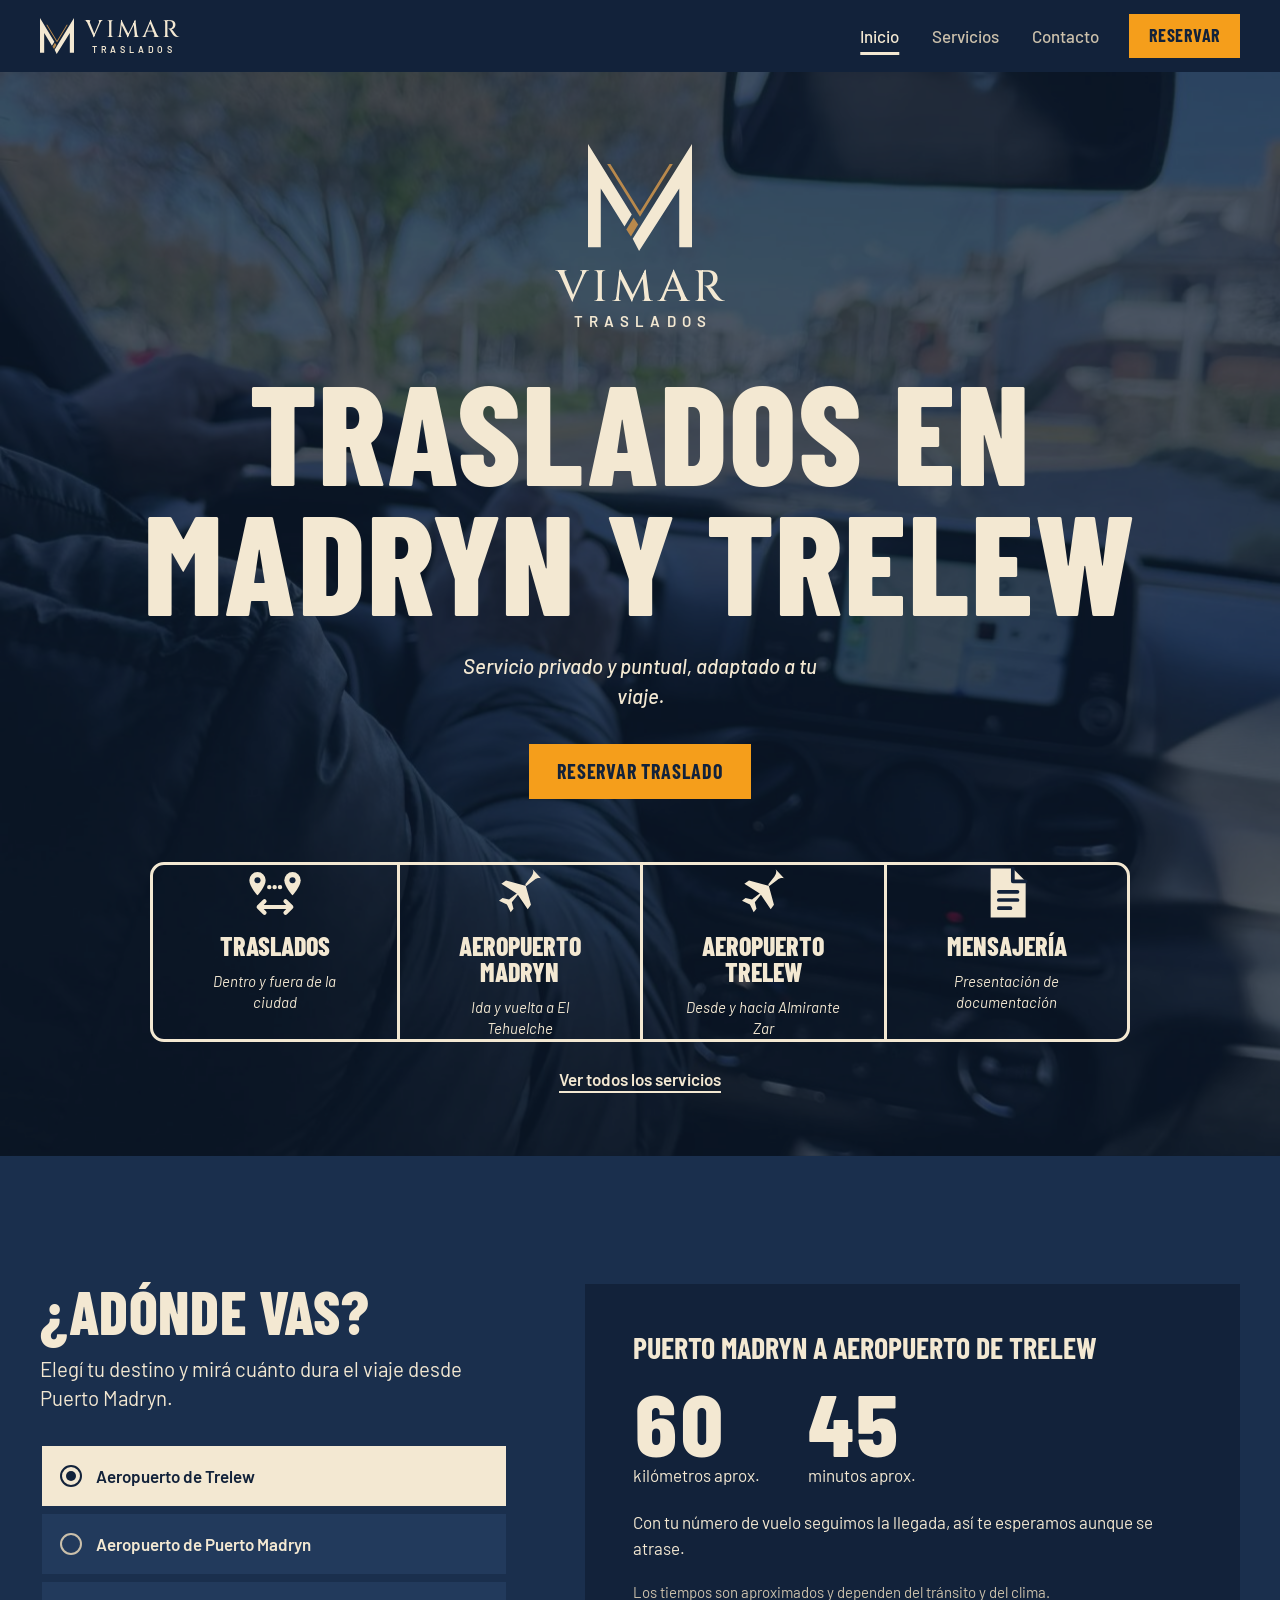
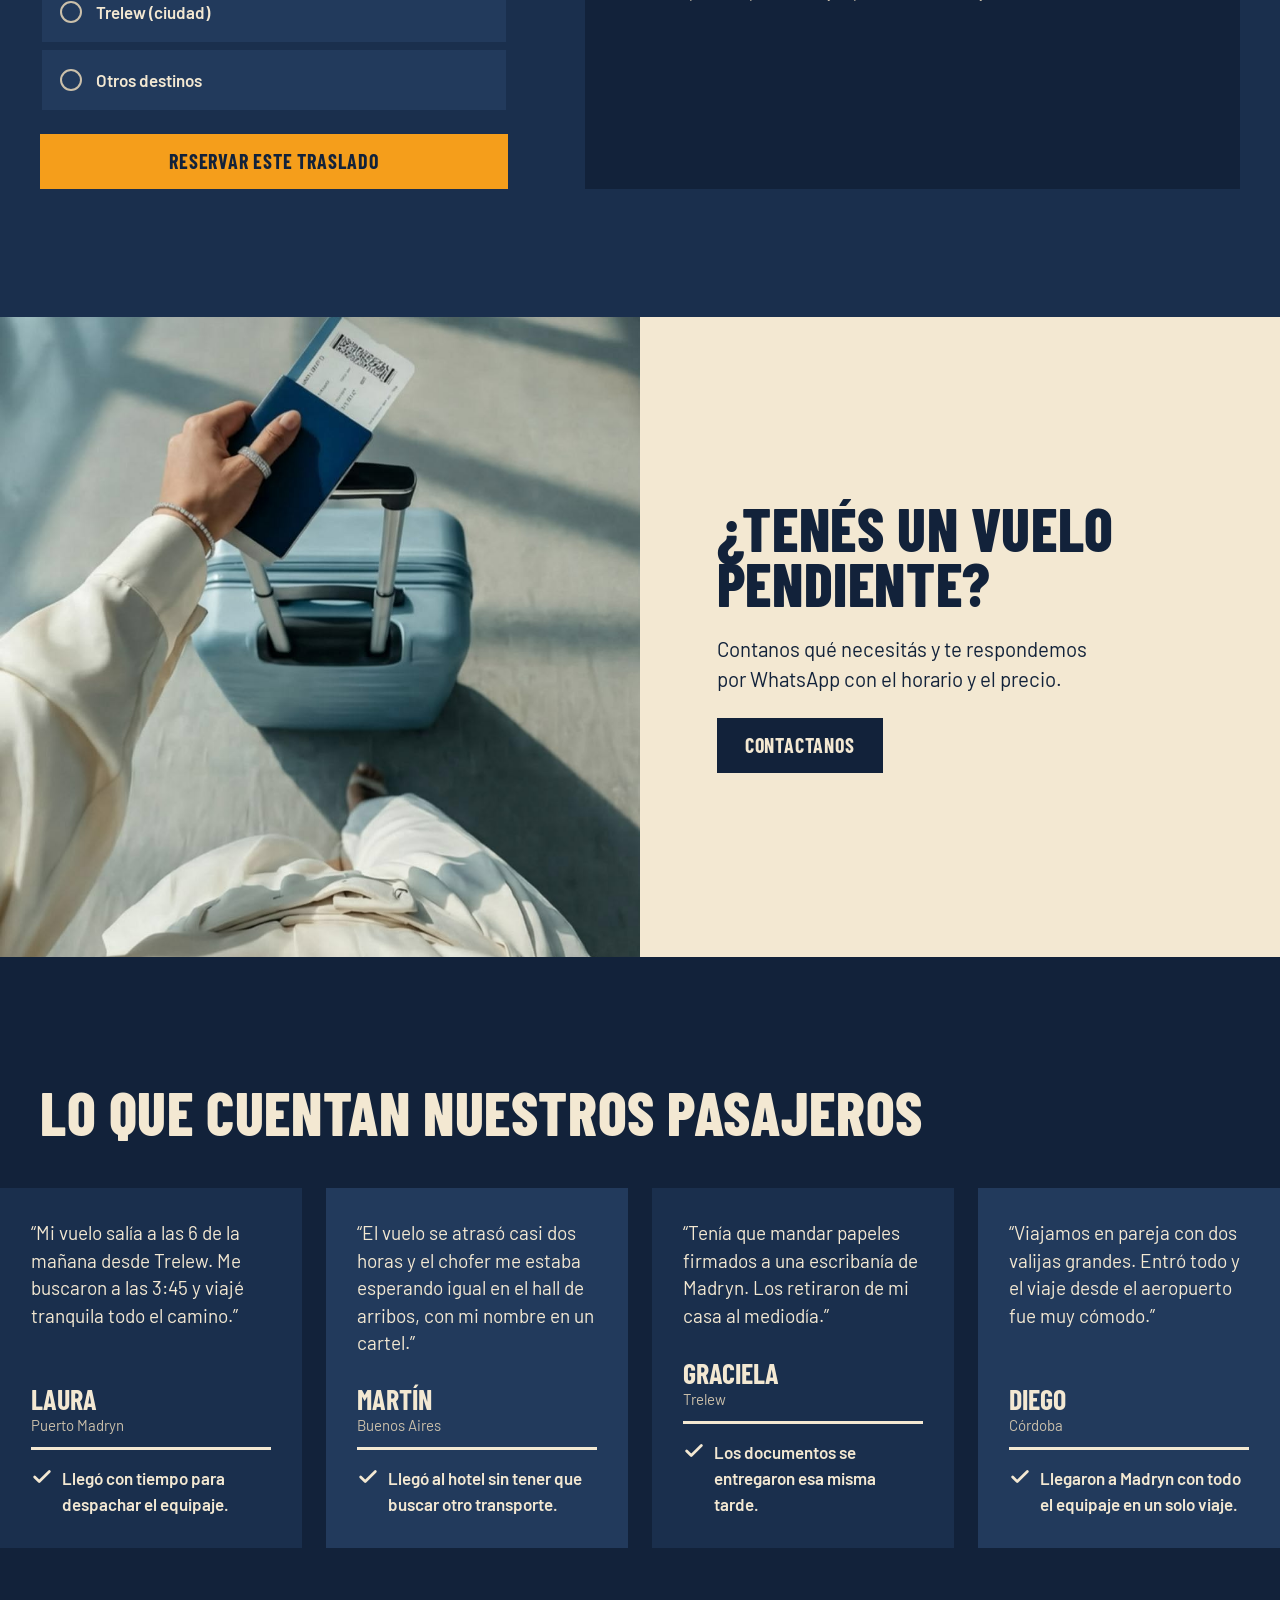
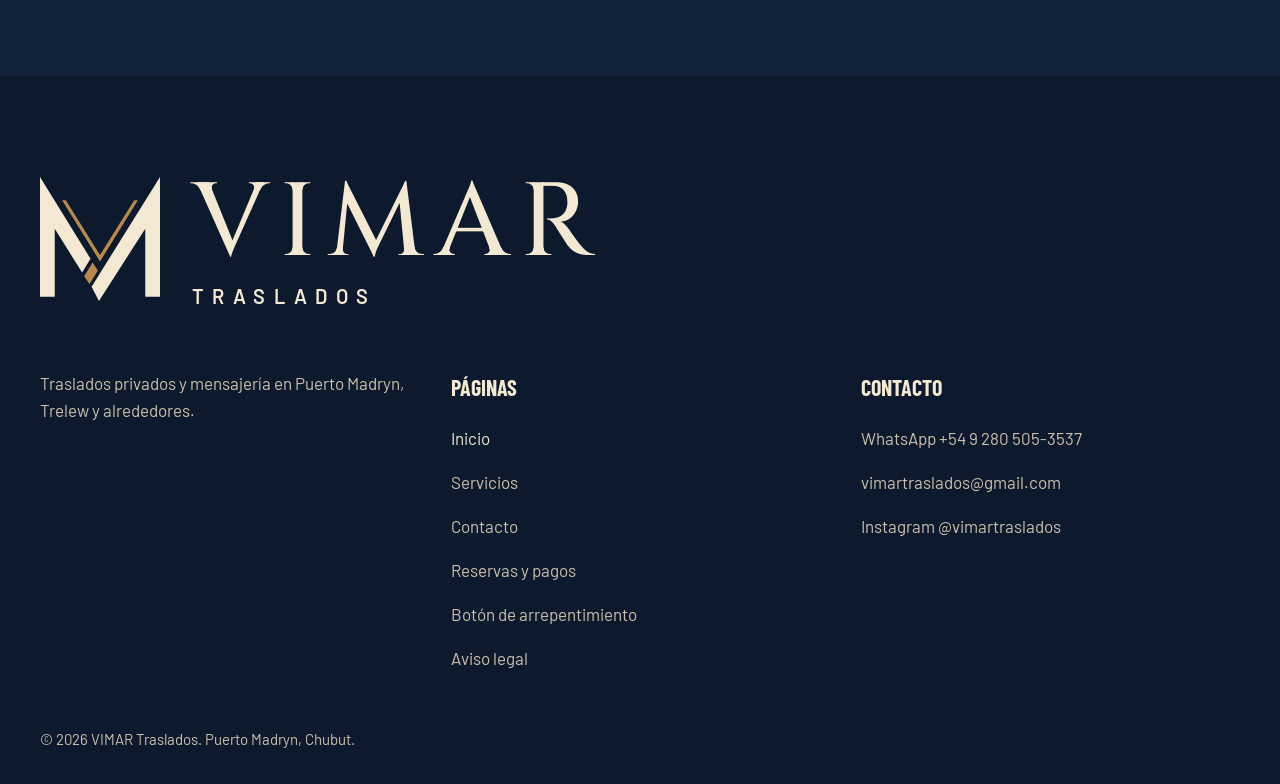
==== commit a2cfae9a: "Agregar las páginas Reservas y pagos y Aviso legal Incluye el formulario del Botón de arrepentimient" ====
--- a/index.html
+++ b/index.html
@@ -256,6 +256,9 @@
             <li><a href="index.html" aria-current="page">Inicio</a></li>
             <li><a href="servicios.html">Servicios</a></li>
             <li><a href="contacto.html">Contacto</a></li>
+            <li><a href="condiciones.html">Reservas y pagos</a></li>
+            <li><a href="condiciones.html#arrepentimiento">Botón de arrepentimiento</a></li>
+            <li><a href="legal.html">Aviso legal</a></li>
           </ul>
         </nav>
         <div>
--- a/css/styles.css
+++ b/css/styles.css
@@ -918,3 +918,91 @@
   html { scroll-behavior: auto; }
   *, *::before, *::after { transition-duration: 0.01ms !important; animation: none !important; }
 }
+
+/* ===== Pago y ticket ===== */
+.form__pay-note {
+  padding: 1rem 1.25rem;
+  background: var(--surface);
+  border-left: 3px solid var(--bone);
+  font-weight: 500;
+}
+.form__pay-note[hidden] { display: none; }
+.btn:disabled { opacity: 0.6; cursor: wait; }
+.btn svg[hidden] { display: none; }
+
+.ticket-page { max-width: 760px; display: grid; gap: 2rem; }
+.ticket-page [hidden] { display: none; }
+.ticket-state { display: grid; gap: 1rem; }
+.ticket-actions { display: flex; flex-wrap: wrap; gap: 1rem; }
+
+.ticket { background: var(--surface); border-top: 6px solid var(--bone); }
+.ticket__head {
+  display: flex;
+  flex-wrap: wrap;
+  align-items: center;
+  justify-content: space-between;
+  gap: 1rem;
+  padding: clamp(1.5rem, 4vw, 2.25rem);
+  border-bottom: 1px dashed var(--ink-soft);
+}
+.ticket__label { color: var(--ink-soft); font-size: var(--step-small); }
+.ticket__code {
+  font-family: "Barlow Condensed", sans-serif;
+  font-size: clamp(2rem, 6vw, 3rem);
+  font-weight: 800;
+  letter-spacing: 0.04em;
+  line-height: 1.1;
+}
+.ticket__status {
+  padding: 0.5rem 1rem;
+  background: var(--bone);
+  color: var(--on-bone);
+  font-weight: 700;
+}
+.ticket__data {
+  display: grid;
+  grid-template-columns: repeat(2, minmax(0, 1fr));
+  gap: 1.25rem 2rem;
+  padding: clamp(1.5rem, 4vw, 2.25rem);
+}
+.ticket__data dt { color: var(--ink-soft); font-size: var(--step-small); }
+.ticket__data dd { margin: 0.15rem 0 0; font-weight: 600; overflow-wrap: anywhere; white-space: pre-line; }
+.ticket__wide { grid-column: 1 / -1; }
+.ticket__next {
+  padding: 1.25rem clamp(1.5rem, 4vw, 2.25rem);
+  border-top: 1px dashed var(--ink-soft);
+  font-weight: 500;
+}
+@media (max-width: 480px) {
+  .ticket__data { grid-template-columns: 1fr; }
+}
+@media print {
+  .site-header, .site-footer, .skip-link, .ticket-actions { display: none !important; }
+  body { background: #fff; color: #000; }
+  .section { padding: 0; }
+  .ticket { background: #fff; color: #000; border: 1px solid #000; }
+  .ticket__status { background: #fff; color: #000; border: 1px solid #000; }
+  .ticket__label, .ticket__data dt { color: #444; }
+  .ticket__head, .ticket__next { border-color: #000; }
+}
+
+/* ===== Reservas y pagos ===== */
+.policy h2 { margin-top: 2.5rem; }
+.policy h2:first-child { margin-top: 0; }
+.policy ul { list-style: disc; padding-left: 1.25rem; display: grid; gap: 0.5rem; }
+.policy a:not(.btn) { text-decoration: underline; }
+.policy .form { margin-top: 1.5rem; }
+.field--terms[hidden] { display: none; }
+.field .check { display: flex; align-items: flex-start; gap: 0.75rem; font-weight: 500; }
+.field .check a { text-decoration: underline; }
+.field .check input {
+  flex: none;
+  width: 24px;
+  height: 24px;
+  min-height: 0;
+  padding: 0;
+  accent-color: var(--bone);
+}
+.field .check input:focus-visible { outline: 2px solid var(--bone); outline-offset: 2px; }
+.policy h3 { margin-top: 1.5rem; font-weight: 600; font-size: 1.125rem; }
+.form__privacy a { text-decoration: underline; }
